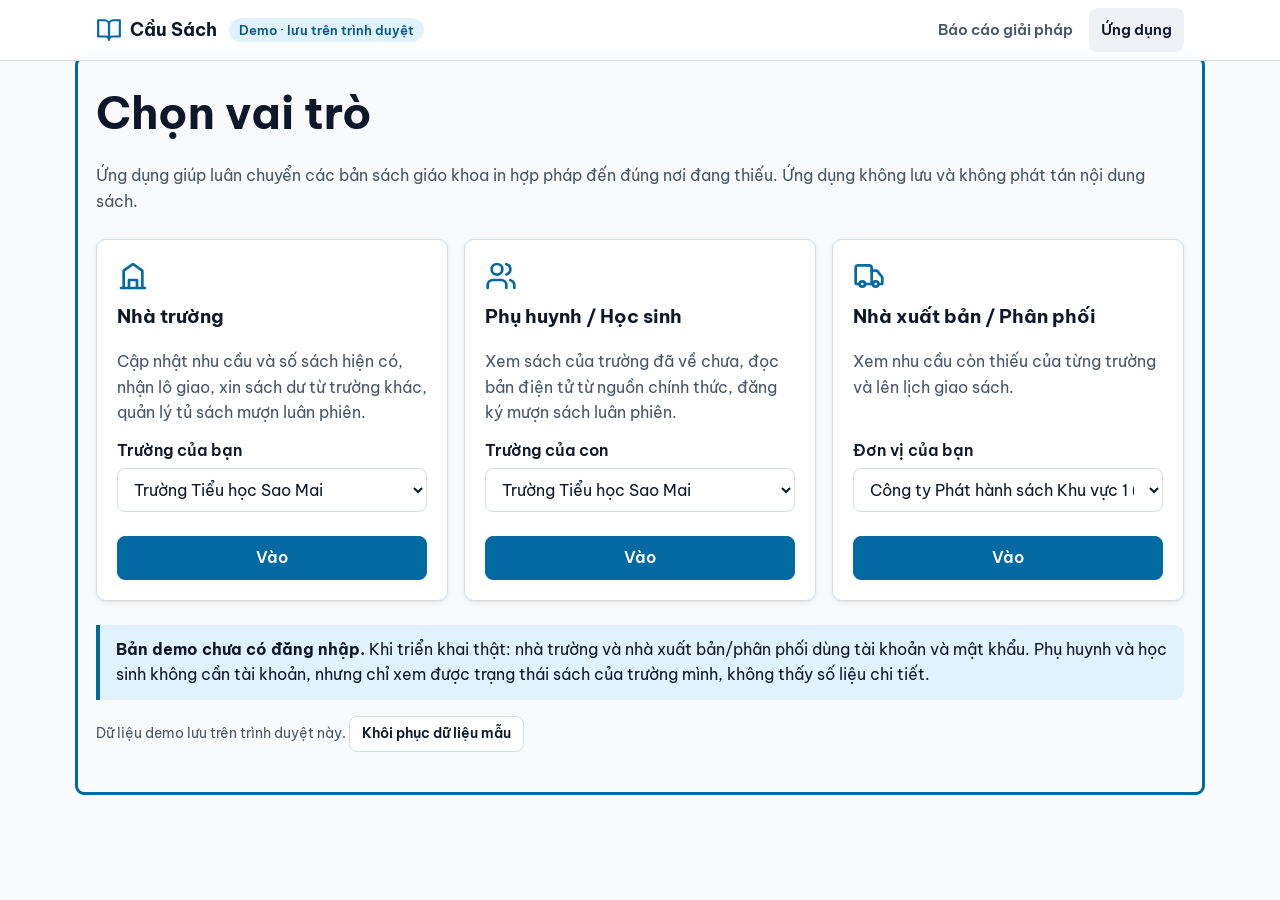
==== app.html @ b7c23779 "[Feat][Supplying-textbook-solution] add Cau Sach report page, web app and optional backend - index.h" ====
<!doctype html>
<html lang="vi">
<head>
  <meta charset="utf-8">
  <meta name="viewport" content="width=device-width, initial-scale=1">
  <title>Cầu Sách — Ứng dụng điều phối sách giáo khoa</title>
  <meta name="description" content="Ứng dụng điều phối sách giáo khoa giữa nhà trường, phụ huynh và đơn vị cung ứng trong thời gian chuyển tiếp.">
  <link rel="preconnect" href="https://fonts.googleapis.com">
  <link rel="preconnect" href="https://fonts.gstatic.com" crossorigin>
  <link rel="stylesheet" href="https://fonts.googleapis.com/css2?family=Be+Vietnam+Pro:wght@400;600;700&display=swap">
  <link rel="stylesheet" href="styles.css">
</head>
<body>
  <a class="skip-link" href="#main">Bỏ qua đến nội dung</a>
  <header class="site-header">
    <div class="container">
      <a class="brand" href="#">
        <svg class="icon" viewBox="0 0 24 24" aria-hidden="true"><path d="M2 3h6a4 4 0 0 1 4 4v14a3 3 0 0 0-3-3H2z"/><path d="M22 3h-6a4 4 0 0 0-4 4v14a3 3 0 0 1 3-3h7z"/></svg>
        Cầu Sách
      </a>
      <span id="mode" class="badge mode-badge">Đang tải…</span>
      <nav class="nav" aria-label="Điều hướng chính">
        <a href="index.html">Báo cáo giải pháp</a>
        <a href="app.html" aria-current="page">Ứng dụng</a>
      </nav>
    </div>
  </header>

  <main id="main" class="app-main container" tabindex="-1">
    <p class="muted">Đang tải dữ liệu…</p>
  </main>

  <div id="toast" class="toast" role="status" aria-live="polite"></div>

  <script src="logic.js"></script>
  <script src="app.js"></script>
</body>
</html>
---- styles.css ----
/* Shared styles for index.html (report) and app.html (web app). */
:root {
  --bg: #f8fafc;
  --surface: #ffffff;
  --surface-2: #eef2f7;
  --text: #0f172a;
  --muted: #475569;
  --border: #d5dde7;
  --primary: #0369a1;
  --primary-strong: #075985;
  --on-primary: #ffffff;
  --ok: #15803d;
  --ok-bg: #dcfce7;
  --warn: #a16207;
  --warn-bg: #fef3c7;
  --bad: #b91c1c;
  --bad-bg: #fee2e2;
  --info-bg: #e0f2fe;
  --radius: 10px;
  --shadow: 0 1px 2px rgb(15 23 42 / 0.06), 0 2px 8px rgb(15 23 42 / 0.05);
  --font: "Be Vietnam Pro", system-ui, -apple-system, "Segoe UI", Roboto, sans-serif;
  color-scheme: light;
}
@media (prefers-color-scheme: dark) {
  :root {
    --bg: #0b1220;
    --surface: #111a2b;
    --surface-2: #1a2538;
    --text: #e5ecf5;
    --muted: #a3b1c4;
    --border: #2a3850;
    --primary: #38bdf8;
    --primary-strong: #7dd3fc;
    --on-primary: #06263a;
    --ok: #4ade80;
    --ok-bg: #0f2e1d;
    --warn: #fbbf24;
    --warn-bg: #33270a;
    --bad: #f87171;
    --bad-bg: #3a1414;
    --info-bg: #0c2a3d;
    --shadow: none;
    color-scheme: dark;
  }
}

*, *::before, *::after { box-sizing: border-box; }
html { scroll-behavior: smooth; scroll-padding-top: 72px; }
@media (prefers-reduced-motion: reduce) { html { scroll-behavior: auto; } * { transition: none !important; } }
body {
  margin: 0;
  background: var(--bg);
  color: var(--text);
  font: 16px/1.6 var(--font);
  -webkit-text-size-adjust: 100%;
}
img, svg { max-width: 100%; }
a { color: var(--primary); text-underline-offset: 3px; }
a:hover { color: var(--primary-strong); }
:focus-visible { outline: 3px solid var(--primary); outline-offset: 2px; border-radius: 4px; }
h1, h2, h3, h4 { line-height: 1.25; margin: 0 0 0.5em; }
h1 { font-size: clamp(1.8rem, 5vw, 2.8rem); }
h2 { font-size: clamp(1.4rem, 3.5vw, 1.9rem); }
h3, .h3 { font-size: 1.2rem; }
p { margin: 0 0 1em; }
.muted { color: var(--muted); }
.small { font-size: 0.875rem; }
.visually-hidden { position: absolute; width: 1px; height: 1px; overflow: hidden; clip: rect(0 0 0 0); white-space: nowrap; }
.skip-link { position: absolute; left: 8px; top: -60px; background: var(--primary); color: var(--on-primary); padding: 8px 12px; z-index: 100; }
.skip-link:focus { top: 8px; }
.icon { width: 20px; height: 20px; flex: none; fill: none; stroke: currentColor; stroke-width: 2; stroke-linecap: round; stroke-linejoin: round; vertical-align: middle; }

/* Layout */
.container { width: 100%; max-width: 1120px; margin: 0 auto; padding: 0 16px; }
.site-header {
  position: sticky; top: 0; z-index: 10;
  background: color-mix(in srgb, var(--surface) 92%, transparent);
  backdrop-filter: blur(6px);
  border-bottom: 1px solid var(--border);
}
.site-header .container { display: flex; align-items: center; gap: 12px; min-height: 60px; flex-wrap: wrap; }
.brand { display: flex; align-items: center; gap: 8px; font-weight: 700; font-size: 1.1rem; color: var(--text); text-decoration: none; }
.brand .icon { color: var(--primary); width: 26px; height: 26px; }
.nav { display: flex; gap: 4px; margin-left: auto; flex-wrap: wrap; }
.nav a { padding: 10px 12px; border-radius: 8px; text-decoration: none; color: var(--muted); font-weight: 600; font-size: 0.95rem; }
.nav a:hover, .nav a[aria-current="page"] { color: var(--text); background: var(--surface-2); }
.site-footer { border-top: 1px solid var(--border); padding: 24px 0 40px; margin-top: 48px; }

/* Buttons & forms */
.btn {
  display: inline-flex; align-items: center; justify-content: center; gap: 8px;
  min-height: 44px; padding: 8px 16px;
  border: 1px solid var(--border); border-radius: 8px;
  background: var(--surface); color: var(--text);
  font: inherit; font-weight: 600; text-decoration: none; cursor: pointer;
  transition: background-color 0.15s, border-color 0.15s;
}
.btn:hover { background: var(--surface-2); color: var(--text); }
.btn-primary { background: var(--primary); border-color: var(--primary); color: var(--on-primary); }
.btn-primary:hover { background: var(--primary-strong); border-color: var(--primary-strong); color: var(--on-primary); }
.btn-sm { min-height: 36px; padding: 4px 12px; font-size: 0.9rem; }
.btn-danger { color: var(--bad); }
.btn:disabled { opacity: 0.5; cursor: not-allowed; }
label { display: block; font-weight: 600; margin-bottom: 4px; }
input, select {
  width: 100%; min-height: 44px; padding: 8px 12px;
  border: 1px solid var(--border); border-radius: 8px;
  background: var(--surface); color: var(--text); font: inherit;
}
input[type="number"] { max-width: 110px; }
.field { margin-bottom: 12px; }
.form-grid { display: grid; gap: 12px; grid-template-columns: repeat(auto-fit, minmax(180px, 1fr)); align-items: end; }
.form-grid .field { margin: 0; }

/* Cards, badges, tables */
.card { background: var(--surface); border: 1px solid var(--border); border-radius: var(--radius); padding: 20px; box-shadow: var(--shadow); }
.grid { display: grid; gap: 16px; grid-template-columns: repeat(auto-fit, minmax(240px, 1fr)); }
.badge { display: inline-block; padding: 2px 10px; border-radius: 999px; font-size: 0.85rem; font-weight: 600; white-space: nowrap; background: var(--surface-2); color: var(--muted); }
.badge-ok { background: var(--ok-bg); color: var(--ok); }
.badge-warn { background: var(--warn-bg); color: var(--warn); }
.badge-bad { background: var(--bad-bg); color: var(--bad); }
.badge-info { background: var(--info-bg); color: var(--primary-strong); }
.table-wrap { overflow-x: auto; border: 1px solid var(--border); border-radius: var(--radius); background: var(--surface); }
table { width: 100%; border-collapse: collapse; font-size: 0.95rem; }
th, td { padding: 10px 12px; text-align: left; border-bottom: 1px solid var(--border); vertical-align: middle; }
th { background: var(--surface-2); font-weight: 600; white-space: nowrap; }
tr:last-child td { border-bottom: 0; }
td.num, th.num { text-align: right; font-variant-numeric: tabular-nums; }
.callout { border-left: 4px solid var(--primary); background: var(--info-bg); padding: 12px 16px; border-radius: 0 var(--radius) var(--radius) 0; margin: 16px 0; }
.callout-warn { border-color: var(--warn); background: var(--warn-bg); }

/* ---------- Report page ---------- */
.hero { padding: 56px 0 40px; background: linear-gradient(180deg, var(--info-bg), var(--bg)); }
.hero .lead { font-size: 1.15rem; color: var(--muted); max-width: 720px; }
.hero .actions { display: flex; gap: 12px; flex-wrap: wrap; margin-top: 24px; }
.eyebrow { text-transform: uppercase; letter-spacing: 0.08em; font-size: 0.8rem; font-weight: 700; color: var(--primary); margin-bottom: 8px; }
.report { display: grid; gap: 40px; padding-top: 32px; }
@media (min-width: 960px) { .report { grid-template-columns: 240px minmax(0, 1fr); } }
.toc { font-size: 0.95rem; }
.toc details { background: var(--surface); border: 1px solid var(--border); border-radius: var(--radius); padding: 8px 16px; }
.toc summary { cursor: pointer; font-weight: 700; min-height: 36px; display: flex; align-items: center; }
.toc ol { padding-left: 20px; margin: 8px 0; }
.toc li { margin: 4px 0; }
.toc a { color: var(--muted); text-decoration: none; }
.toc a:hover, .toc a.active { color: var(--primary); font-weight: 600; }
@media (min-width: 960px) {
  .toc > div { position: sticky; top: 84px; }
  .toc details { border: 0; background: none; padding: 0; }
}
.report-body { max-width: 760px; }
.report-body section { padding-bottom: 32px; margin-bottom: 32px; border-bottom: 1px solid var(--border); }
.report-body section:last-child { border-bottom: 0; }
.report-body h3 { margin-top: 1.5em; }
.report-body ul, .report-body ol { padding-left: 22px; }
.report-body li { margin-bottom: 6px; }
.sec-num { color: var(--primary); margin-right: 6px; }
.tier { border-left: 4px solid var(--primary); }
.tier h4 { display: flex; align-items: center; gap: 8px; }
.steps { counter-reset: step; list-style: none; padding: 0 !important; }
.steps li { counter-increment: step; position: relative; padding-left: 44px; margin-bottom: 14px; }
.steps li::before {
  content: counter(step); position: absolute; left: 0; top: 0;
  width: 30px; height: 30px; border-radius: 50%;
  background: var(--primary); color: var(--on-primary);
  display: grid; place-items: center; font-weight: 700; font-size: 0.9rem;
}
.flow { display: grid; gap: 12px; grid-template-columns: 1fr; margin: 16px 0; }
@media (min-width: 640px) { .flow { grid-template-columns: repeat(3, 1fr); } }
.flow .card { padding: 16px; }
.flow .card h4 { display: flex; align-items: center; gap: 8px; color: var(--primary); }
.flow ul { margin: 0; padding-left: 18px; font-size: 0.95rem; }
.timeline { list-style: none; padding: 0 !important; border-left: 3px solid var(--border); margin-left: 8px; }
.timeline li { position: relative; padding: 0 0 16px 20px; }
.timeline li::before { content: ""; position: absolute; left: -9px; top: 6px; width: 15px; height: 15px; border-radius: 50%; background: var(--primary); border: 3px solid var(--bg); }
.timeline strong { display: block; }

/* ---------- App page ---------- */
.mode-badge { font-size: 0.8rem; }
.app-main { padding-top: 24px; padding-bottom: 24px; }
.role-cards { display: grid; gap: 16px; grid-template-columns: repeat(auto-fit, minmax(240px, 1fr)); margin: 24px 0; }
.role-card { display: flex; flex-direction: column; gap: 12px; }
.role-card .icon { width: 32px; height: 32px; color: var(--primary); }
.role-card p { flex: 1; margin: 0; color: var(--muted); }
.page-head { display: flex; flex-wrap: wrap; gap: 12px; align-items: center; justify-content: space-between; margin-bottom: 16px; }
.page-head h1 { font-size: 1.5rem; margin: 0; }
.stats { display: grid; gap: 12px; grid-template-columns: repeat(auto-fit, minmax(150px, 1fr)); margin-bottom: 20px; }
.stat { padding: 14px 16px; }
.stat b { display: block; font-size: 1.6rem; font-variant-numeric: tabular-nums; }
.stat span { color: var(--muted); font-size: 0.9rem; }
.tabs { display: flex; gap: 4px; border-bottom: 1px solid var(--border); margin-bottom: 20px; overflow-x: auto; }
.tabs button {
  min-height: 44px; padding: 8px 16px; border: 0; background: none; font: inherit; font-weight: 600;
  color: var(--muted); cursor: pointer; border-bottom: 3px solid transparent; white-space: nowrap;
}
.tabs button[aria-selected="true"] { color: var(--primary); border-bottom-color: var(--primary); }
.panel { display: grid; gap: 20px; }
.panel h2 { font-size: 1.2rem; margin: 0 0 8px; }
.row-actions { display: flex; gap: 6px; flex-wrap: wrap; }
.empty { padding: 20px; text-align: center; color: var(--muted); }
.toast {
  position: fixed; left: 50%; bottom: 20px; transform: translateX(-50%);
  max-width: calc(100% - 32px); padding: 12px 18px; border-radius: 8px;
  background: var(--text); color: var(--bg); font-weight: 600; box-shadow: var(--shadow);
  opacity: 0; pointer-events: none; transition: opacity 0.2s;
}
.toast.show { opacity: 1; }
.toast.error { background: var(--bad); color: #fff; }

@media print {
  .site-header, .toc, .hero .actions, .skip-link { display: none; }
  body { background: #fff; color: #000; }
  .report { display: block; }
  .card, .table-wrap { box-shadow: none; }
  a { color: inherit; }
}
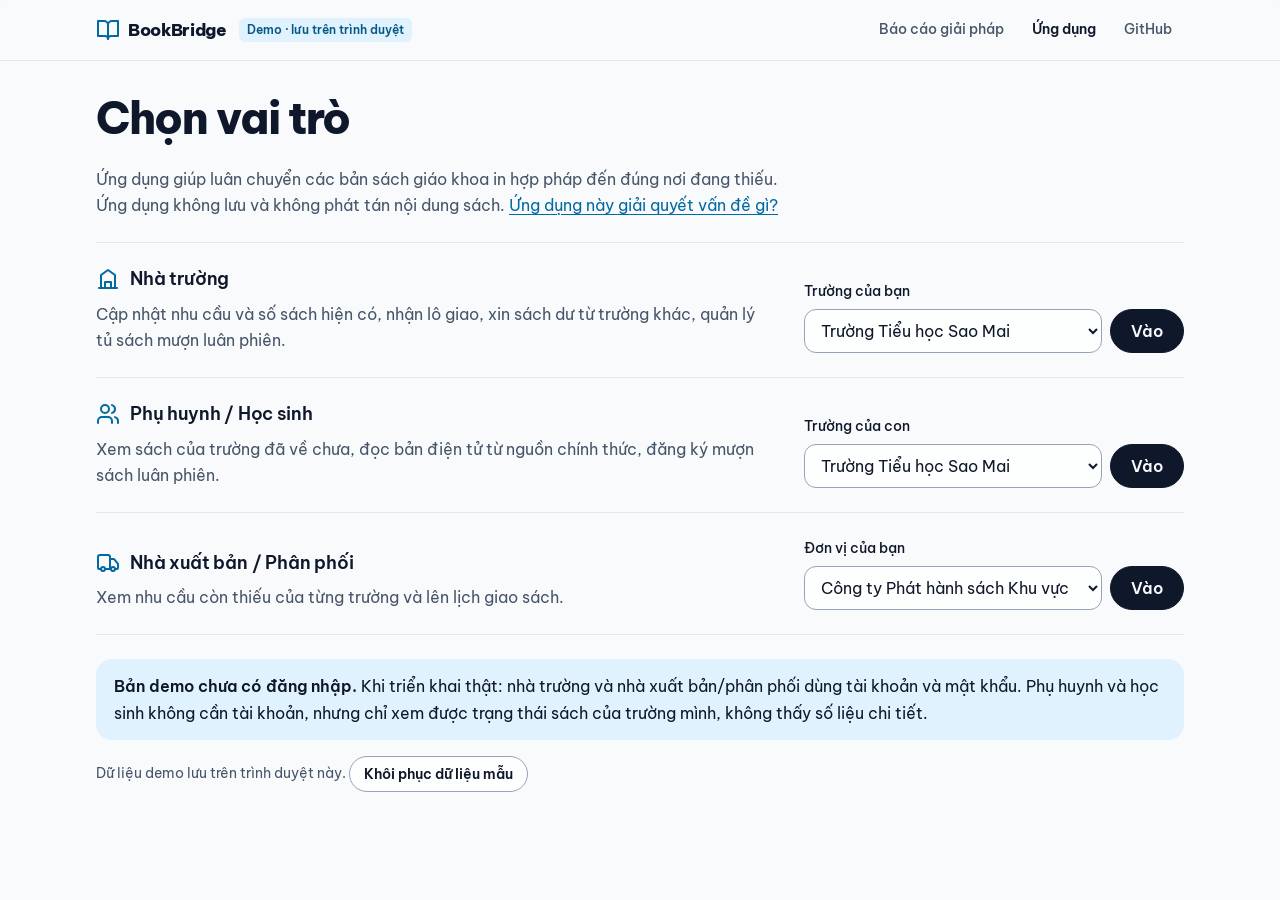
==== commit c6dc5f7d: "[Feat][Supplying-textbook-solution] rename to BookBridge, redesign site, rewrite report with real da" ====
--- a/app.html
+++ b/app.html
@@ -3,11 +3,12 @@
 <head>
   <meta charset="utf-8">
   <meta name="viewport" content="width=device-width, initial-scale=1">
-  <title>Cầu Sách — Ứng dụng điều phối sách giáo khoa</title>
+  <title>BookBridge: ứng dụng điều phối sách giáo khoa</title>
   <meta name="description" content="Ứng dụng điều phối sách giáo khoa giữa nhà trường, phụ huynh và đơn vị cung ứng trong thời gian chuyển tiếp.">
   <link rel="preconnect" href="https://fonts.googleapis.com">
   <link rel="preconnect" href="https://fonts.gstatic.com" crossorigin>
-  <link rel="stylesheet" href="https://fonts.googleapis.com/css2?family=Be+Vietnam+Pro:wght@400;600;700&display=swap">
+  <link rel="stylesheet" href="https://fonts.googleapis.com/css2?family=Be+Vietnam+Pro:wght@400;500;600;800&display=swap">
+  <link rel="icon" href="data:image/svg+xml,%3Csvg xmlns='http://www.w3.org/2000/svg' viewBox='0 0 24 24' fill='none' stroke='%231f4fbf' stroke-width='2' stroke-linecap='round' stroke-linejoin='round'%3E%3Cpath d='M2 3h6a4 4 0 0 1 4 4v14a3 3 0 0 0-3-3H2z'/%3E%3Cpath d='M22 3h-6a4 4 0 0 0-4 4v14a3 3 0 0 1 3-3h7z'/%3E%3C/svg%3E">
   <link rel="stylesheet" href="styles.css">
 </head>
 <body>
@@ -16,18 +17,20 @@
     <div class="container">
       <a class="brand" href="#">
         <svg class="icon" viewBox="0 0 24 24" aria-hidden="true"><path d="M2 3h6a4 4 0 0 1 4 4v14a3 3 0 0 0-3-3H2z"/><path d="M22 3h-6a4 4 0 0 0-4 4v14a3 3 0 0 1 3-3h7z"/></svg>
-        Cầu Sách
+        BookBridge
       </a>
       <span id="mode" class="badge mode-badge">Đang tải…</span>
       <nav class="nav" aria-label="Điều hướng chính">
         <a href="index.html">Báo cáo giải pháp</a>
         <a href="app.html" aria-current="page">Ứng dụng</a>
+        <a href="https://github.com/ngth1010v/Supplying-textbook-solution" target="_blank" rel="noopener">GitHub</a>
       </nav>
     </div>
   </header>
 
   <main id="main" class="app-main container" tabindex="-1">
-    <p class="muted">Đang tải dữ liệu…</p>
+    <p class="visually-hidden">Đang tải dữ liệu…</p>
+    <div class="skeleton" aria-hidden="true"><i></i><i></i><i></i></div>
   </main>
 
   <div id="toast" class="toast" role="status" aria-live="polite"></div>
--- a/styles.css
+++ b/styles.css
@@ -1,215 +1,328 @@
-/* Shared styles for index.html (report) and app.html (web app). */
+/* Shared styles for index.html (report) and app.html (web app).
+   Color: ink for actions (--primary), one blue accent for links and highlights (--accent); ok/warn/bad are status only.
+   Shape: buttons are pills, containers --radius, inputs --radius-sm, badges 6px. */
 :root {
   --bg: #f8fafc;
-  --surface: #ffffff;
-  --surface-2: #eef2f7;
+  --surface: #fdfefe;
+  --surface-2: #e8ecf1;
   --text: #0f172a;
   --muted: #475569;
-  --border: #d5dde7;
-  --primary: #0369a1;
-  --primary-strong: #075985;
-  --on-primary: #ffffff;
-  --ok: #15803d;
+  --border: #e2e8f0;
+  --border-strong: #94a3b8;
+  --primary: #0f172a;
+  --primary-strong: #334155;
+  --on-primary: #f8fafc;
+  --accent: #0369a1;
+  --accent-strong: #075985;
+  --info-bg: #e0f2fe;
+  --ok: #166534;
   --ok-bg: #dcfce7;
-  --warn: #a16207;
+  --warn: #854d0e;
   --warn-bg: #fef3c7;
   --bad: #b91c1c;
   --bad-bg: #fee2e2;
-  --info-bg: #e0f2fe;
-  --radius: 10px;
-  --shadow: 0 1px 2px rgb(15 23 42 / 0.06), 0 2px 8px rgb(15 23 42 / 0.05);
-  --font: "Be Vietnam Pro", system-ui, -apple-system, "Segoe UI", Roboto, sans-serif;
+  --radius: 16px;
+  --radius-sm: 12px;
+  --shadow: 0 8px 24px rgb(15 23 42 / 0.16);
+  --ease-out: cubic-bezier(0.16, 1, 0.3, 1);
+  --font: "Be Vietnam Pro", "Noto Sans", system-ui, -apple-system, "Segoe UI", Roboto, sans-serif;
   color-scheme: light;
 }
 @media (prefers-color-scheme: dark) {
   :root {
-    --bg: #0b1220;
-    --surface: #111a2b;
-    --surface-2: #1a2538;
-    --text: #e5ecf5;
-    --muted: #a3b1c4;
-    --border: #2a3850;
-    --primary: #38bdf8;
-    --primary-strong: #7dd3fc;
-    --on-primary: #06263a;
+    --bg: #0b1120;
+    --surface: #111827;
+    --surface-2: #1e293b;
+    --text: #e2e8f0;
+    --muted: #94a3b8;
+    --border: #1e293b;
+    --border-strong: #475569;
+    --primary: #f1f5f9;
+    --primary-strong: #cbd5e1;
+    --on-primary: #0f172a;
+    --accent: #38bdf8;
+    --accent-strong: #7dd3fc;
+    --info-bg: #0c2a3d;
     --ok: #4ade80;
     --ok-bg: #0f2e1d;
     --warn: #fbbf24;
     --warn-bg: #33270a;
     --bad: #f87171;
     --bad-bg: #3a1414;
-    --info-bg: #0c2a3d;
-    --shadow: none;
+    --shadow: 0 8px 24px rgb(0 0 0 / 0.5);
     color-scheme: dark;
   }
 }
 
 *, *::before, *::after { box-sizing: border-box; }
-html { scroll-behavior: smooth; scroll-padding-top: 72px; }
-@media (prefers-reduced-motion: reduce) { html { scroll-behavior: auto; } * { transition: none !important; } }
+html { scroll-behavior: smooth; scroll-padding-top: 76px; }
+/* Reduced motion: keep end states, drop the movement. */
+@media (prefers-reduced-motion: reduce) {
+  *, *::before, *::after {
+    animation-duration: 0.01ms !important; animation-delay: 0s !important; animation-iteration-count: 1 !important;
+    transition-duration: 0.01ms !important; scroll-behavior: auto !important;
+  }
+}
 body {
   margin: 0;
   background: var(--bg);
   color: var(--text);
-  font: 16px/1.6 var(--font);
+  font: 16px/1.65 var(--font);
   -webkit-text-size-adjust: 100%;
 }
 img, svg { max-width: 100%; }
-a { color: var(--primary); text-underline-offset: 3px; }
-a:hover { color: var(--primary-strong); }
-:focus-visible { outline: 3px solid var(--primary); outline-offset: 2px; border-radius: 4px; }
-h1, h2, h3, h4 { line-height: 1.25; margin: 0 0 0.5em; }
-h1 { font-size: clamp(1.8rem, 5vw, 2.8rem); }
-h2 { font-size: clamp(1.4rem, 3.5vw, 1.9rem); }
-h3, .h3 { font-size: 1.2rem; }
-p { margin: 0 0 1em; }
+a { color: var(--accent); text-underline-offset: 3px; }
+a:hover { color: var(--accent-strong); }
+:focus-visible { outline: 3px solid var(--accent); outline-offset: 2px; border-radius: 4px; }
+main:focus { outline: none; } /* focused by script on view change, not a control */
+/* Line-height stays at 1.15 or above: Vietnamese stacked diacritics clip below that. */
+h1, h2, h3, h4 { line-height: 1.2; margin: 0 0 0.5em; letter-spacing: -0.02em; text-wrap: balance; }
+h1 { font-size: clamp(1.9rem, 4.2vw, 2.75rem); font-weight: 800; line-height: 1.15; letter-spacing: -0.03em; }
+h2 { font-size: clamp(1.4rem, 3.2vw, 1.85rem); font-weight: 800; letter-spacing: -0.025em; }
+h3, .h3 { font-size: 1.15rem; font-weight: 600; letter-spacing: -0.01em; }
+h4 { font-size: 1rem; font-weight: 600; letter-spacing: 0; }
+b, strong { font-weight: 600; }
+p { margin: 0 0 1em; text-wrap: pretty; }
+code { font-size: 0.9em; background: var(--surface-2); padding: 1px 6px; border-radius: 6px; }
 .muted { color: var(--muted); }
 .small { font-size: 0.875rem; }
 .visually-hidden { position: absolute; width: 1px; height: 1px; overflow: hidden; clip: rect(0 0 0 0); white-space: nowrap; }
-.skip-link { position: absolute; left: 8px; top: -60px; background: var(--primary); color: var(--on-primary); padding: 8px 12px; z-index: 100; }
-.skip-link:focus { top: 8px; }
+.skip-link { position: absolute; left: 8px; top: -60px; background: var(--primary); color: var(--on-primary); padding: 8px 14px; border-radius: 999px; z-index: 100; }
+.skip-link:focus { top: 8px; color: var(--on-primary); }
 .icon { width: 20px; height: 20px; flex: none; fill: none; stroke: currentColor; stroke-width: 2; stroke-linecap: round; stroke-linejoin: round; vertical-align: middle; }
 
 /* Layout */
 .container { width: 100%; max-width: 1120px; margin: 0 auto; padding: 0 16px; }
 .site-header {
   position: sticky; top: 0; z-index: 10;
-  background: color-mix(in srgb, var(--surface) 92%, transparent);
-  backdrop-filter: blur(6px);
+  background: color-mix(in srgb, var(--bg) 88%, transparent);
+  backdrop-filter: blur(8px);
   border-bottom: 1px solid var(--border);
 }
-.site-header .container { display: flex; align-items: center; gap: 12px; min-height: 60px; flex-wrap: wrap; }
-.brand { display: flex; align-items: center; gap: 8px; font-weight: 700; font-size: 1.1rem; color: var(--text); text-decoration: none; }
-.brand .icon { color: var(--primary); width: 26px; height: 26px; }
-.nav { display: flex; gap: 4px; margin-left: auto; flex-wrap: wrap; }
-.nav a { padding: 10px 12px; border-radius: 8px; text-decoration: none; color: var(--muted); font-weight: 600; font-size: 0.95rem; }
-.nav a:hover, .nav a[aria-current="page"] { color: var(--text); background: var(--surface-2); }
-.site-footer { border-top: 1px solid var(--border); padding: 24px 0 40px; margin-top: 48px; }
+.site-header .container { display: flex; align-items: center; gap: 4px 12px; min-height: 60px; flex-wrap: wrap; }
+.brand { display: flex; align-items: center; gap: 8px; font-weight: 800; font-size: 1.05rem; letter-spacing: -0.02em; color: var(--text); text-decoration: none; }
+.brand:hover { color: var(--text); }
+.brand .icon { color: var(--accent); width: 24px; height: 24px; }
+.nav { display: flex; gap: 4px; margin-left: auto; }
+.nav a { padding: 8px 12px; border-radius: 999px; text-decoration: none; color: var(--muted); font-weight: 500; font-size: 0.9rem; white-space: nowrap; transition: background-color 0.15s, color 0.15s; }
+.nav a:hover { color: var(--text); background: var(--surface-2); }
+.nav a[aria-current="page"] { color: var(--text); font-weight: 600; }
+.site-footer { border-top: 1px solid var(--border); padding: 24px 0 48px; margin-top: 64px; }
+.site-footer p { max-width: 65ch; }
 
 /* Buttons & forms */
 .btn {
   display: inline-flex; align-items: center; justify-content: center; gap: 8px;
-  min-height: 44px; padding: 8px 16px;
-  border: 1px solid var(--border); border-radius: 8px;
+  min-height: 44px; padding: 8px 20px;
+  border: 1px solid var(--border-strong); border-radius: 999px;
   background: var(--surface); color: var(--text);
-  font: inherit; font-weight: 600; text-decoration: none; cursor: pointer;
-  transition: background-color 0.15s, border-color 0.15s;
+  font: inherit; font-weight: 600; text-decoration: none; white-space: nowrap; cursor: pointer;
+  transition: background-color 0.15s, border-color 0.15s, transform 0.1s var(--ease-out);
 }
 .btn:hover { background: var(--surface-2); color: var(--text); }
+.btn:active { transform: scale(0.97); }
 .btn-primary { background: var(--primary); border-color: var(--primary); color: var(--on-primary); }
 .btn-primary:hover { background: var(--primary-strong); border-color: var(--primary-strong); color: var(--on-primary); }
-.btn-sm { min-height: 36px; padding: 4px 12px; font-size: 0.9rem; }
+.btn-sm { min-height: 36px; padding: 4px 14px; font-size: 0.875rem; }
 .btn-danger { color: var(--bad); }
-.btn:disabled { opacity: 0.5; cursor: not-allowed; }
-label { display: block; font-weight: 600; margin-bottom: 4px; }
+.btn:disabled { opacity: 0.5; cursor: not-allowed; transform: none; }
+label { display: block; font-weight: 500; font-size: 0.875rem; margin-bottom: 6px; }
 input, select {
   width: 100%; min-height: 44px; padding: 8px 12px;
-  border: 1px solid var(--border); border-radius: 8px;
+  border: 1px solid var(--border-strong); border-radius: var(--radius-sm);
   background: var(--surface); color: var(--text); font: inherit;
-}
-input[type="number"] { max-width: 110px; }
+  transition: border-color 0.15s;
+}
+input:hover, select:hover { border-color: var(--muted); }
+input::placeholder { color: var(--muted); }
+input[type="number"] { width: 5.5rem; font-variant-numeric: tabular-nums; }
 .field { margin-bottom: 12px; }
 .form-grid { display: grid; gap: 12px; grid-template-columns: repeat(auto-fit, minmax(180px, 1fr)); align-items: end; }
 .form-grid .field { margin: 0; }
 
 /* Cards, badges, tables */
-.card { background: var(--surface); border: 1px solid var(--border); border-radius: var(--radius); padding: 20px; box-shadow: var(--shadow); }
-.grid { display: grid; gap: 16px; grid-template-columns: repeat(auto-fit, minmax(240px, 1fr)); }
-.badge { display: inline-block; padding: 2px 10px; border-radius: 999px; font-size: 0.85rem; font-weight: 600; white-space: nowrap; background: var(--surface-2); color: var(--muted); }
+.card { background: var(--surface); border: 1px solid var(--border); border-radius: var(--radius); padding: 20px; transition: border-color 0.15s; }
+.card > :last-child { margin-bottom: 0; }
+.card .badge + p { margin-top: 10px; }
+.grid { display: grid; gap: 12px; grid-template-columns: repeat(auto-fit, minmax(240px, 1fr)); }
+.grid .card:hover { border-color: var(--border-strong); }
+.badge { display: inline-block; padding: 2px 8px; border-radius: 6px; font-size: 0.8rem; font-weight: 600; white-space: nowrap; background: var(--surface-2); color: var(--muted); }
 .badge-ok { background: var(--ok-bg); color: var(--ok); }
 .badge-warn { background: var(--warn-bg); color: var(--warn); }
 .badge-bad { background: var(--bad-bg); color: var(--bad); }
-.badge-info { background: var(--info-bg); color: var(--primary-strong); }
+.badge-info { background: var(--info-bg); color: var(--accent-strong); }
 .table-wrap { overflow-x: auto; border: 1px solid var(--border); border-radius: var(--radius); background: var(--surface); }
-table { width: 100%; border-collapse: collapse; font-size: 0.95rem; }
-th, td { padding: 10px 12px; text-align: left; border-bottom: 1px solid var(--border); vertical-align: middle; }
-th { background: var(--surface-2); font-weight: 600; white-space: nowrap; }
+table { width: 100%; border-collapse: collapse; font-size: 0.925rem; }
+th, td { padding: 12px 16px; text-align: left; border-bottom: 1px solid var(--border); vertical-align: middle; }
+th { font-size: 0.8rem; font-weight: 600; color: var(--muted); white-space: nowrap; }
 tr:last-child td { border-bottom: 0; }
+td:first-child { min-width: 9rem; }
+tbody tr:hover { background: color-mix(in srgb, var(--surface-2) 45%, transparent); }
 td.num, th.num { text-align: right; font-variant-numeric: tabular-nums; }
-.callout { border-left: 4px solid var(--primary); background: var(--info-bg); padding: 12px 16px; border-radius: 0 var(--radius) var(--radius) 0; margin: 16px 0; }
-.callout-warn { border-color: var(--warn); background: var(--warn-bg); }
+.callout { background: var(--info-bg); padding: 14px 18px; border-radius: var(--radius); margin: 16px 0; }
+.callout-warn { background: var(--warn-bg); }
+/* Hairline-divided cells: one bordered container, no separate cards. */
+.stats { display: grid; gap: 1px; background: var(--border); border: 1px solid var(--border); border-radius: var(--radius); overflow: hidden; }
+.stats > * { background: var(--surface); padding: 16px 18px; }
 
 /* ---------- Report page ---------- */
-.hero { padding: 56px 0 40px; background: linear-gradient(180deg, var(--info-bg), var(--bg)); }
-.hero .lead { font-size: 1.15rem; color: var(--muted); max-width: 720px; }
-.hero .actions { display: flex; gap: 12px; flex-wrap: wrap; margin-top: 24px; }
-.eyebrow { text-transform: uppercase; letter-spacing: 0.08em; font-size: 0.8rem; font-weight: 700; color: var(--primary); margin-bottom: 8px; }
-.report { display: grid; gap: 40px; padding-top: 32px; }
-@media (min-width: 960px) { .report { grid-template-columns: 240px minmax(0, 1fr); } }
-.toc { font-size: 0.95rem; }
+.hero { padding: 40px 0 0; }
+.hero-grid { display: grid; gap: 32px; align-items: center; }
+@media (min-width: 900px) {
+  .hero { padding: 72px 0 0; }
+  .hero-grid { grid-template-columns: minmax(0, 1.15fr) minmax(0, 1fr); gap: 56px; }
+}
+.hero .lead { font-size: 1.125rem; color: var(--muted); max-width: 46ch; margin: 0; }
+.hero .actions { display: flex; gap: 12px; flex-wrap: wrap; margin-top: 28px; }
+.hero-photo { margin: 0; }
+.hero-photo img { display: block; width: 100%; height: auto; aspect-ratio: 960 / 516; object-fit: cover; border-radius: var(--radius); }
+.eyebrow { font-size: 0.875rem; font-weight: 600; color: var(--accent); margin-bottom: 12px; }
+/* Key figures under the hero: plain numbers on hairlines, not cards. */
+.figures { display: grid; margin: 48px 0 0; padding: 0; list-style: none; border-top: 1px solid var(--border); border-bottom: 1px solid var(--border); }
+.figures li { padding: 20px 0; border-top: 1px solid var(--border); }
+.figures li:first-child { border-top: 0; }
+.figures b { display: block; font-size: clamp(1.7rem, 3.6vw, 2.4rem); font-weight: 800; line-height: 1.15; letter-spacing: -0.03em; font-variant-numeric: tabular-nums; }
+.figures span { color: var(--muted); font-size: 0.925rem; }
+@media (min-width: 760px) {
+  .figures { grid-template-columns: repeat(3, 1fr); }
+  .figures li { border-top: 0; padding: 24px 28px; border-left: 1px solid var(--border); }
+  .figures li:first-child { border-left: 0; padding-left: 0; }
+}
+.report { display: grid; gap: 40px; padding-top: 48px; }
+.report > * { min-width: 0; }
+@media (min-width: 960px) { .report { grid-template-columns: 230px minmax(0, 1fr); gap: 64px; } }
+.toc { font-size: 0.9rem; }
 .toc details { background: var(--surface); border: 1px solid var(--border); border-radius: var(--radius); padding: 8px 16px; }
-.toc summary { cursor: pointer; font-weight: 700; min-height: 36px; display: flex; align-items: center; }
-.toc ol { padding-left: 20px; margin: 8px 0; }
-.toc li { margin: 4px 0; }
-.toc a { color: var(--muted); text-decoration: none; }
-.toc a:hover, .toc a.active { color: var(--primary); font-weight: 600; }
+.toc summary { cursor: pointer; font-weight: 600; min-height: 36px; display: flex; align-items: center; }
+.toc ol { list-style: none; padding: 0; margin: 8px 0; }
+.toc a { display: block; padding: 5px 0 5px 12px; border-left: 2px solid var(--border); color: var(--muted); text-decoration: none; transition: color 0.15s, border-color 0.15s; }
+.toc a:hover { color: var(--text); }
+.toc a[aria-current] { color: var(--text); font-weight: 600; border-left-color: var(--accent); }
 @media (min-width: 960px) {
   .toc > div { position: sticky; top: 84px; }
   .toc details { border: 0; background: none; padding: 0; }
 }
 .report-body { max-width: 760px; }
-.report-body section { padding-bottom: 32px; margin-bottom: 32px; border-bottom: 1px solid var(--border); }
-.report-body section:last-child { border-bottom: 0; }
-.report-body h3 { margin-top: 1.5em; }
+.report-body section { padding-bottom: 40px; margin-bottom: 40px; border-bottom: 1px solid var(--border); }
+.report-body section:last-child { border-bottom: 0; margin-bottom: 0; }
+.report-body h3 { margin-top: 2em; }
 .report-body ul, .report-body ol { padding-left: 22px; }
-.report-body li { margin-bottom: 6px; }
-.sec-num { color: var(--primary); margin-right: 6px; }
-.tier { border-left: 4px solid var(--primary); }
-.tier h4 { display: flex; align-items: center; gap: 8px; }
+.report-body li { margin-bottom: 8px; }
+.report-body li::marker { color: var(--muted); }
+.front h2 { font-size: 1.1rem; font-weight: 600; letter-spacing: -0.01em; margin-top: 1.5em; }
+.front h2:first-child { margin-top: 0; }
+.front ul { list-style: none; padding: 0 !important; font-size: 0.925rem; }
+.sec-num { color: var(--muted); font-weight: 600; font-variant-numeric: tabular-nums; margin-right: 8px; }
+.rows > div { display: grid; gap: 4px 24px; padding: 16px 0; border-top: 1px solid var(--border); }
+.rows h4, .rows p:last-child { margin: 0; }
+.rows p { margin-bottom: 6px; }
+@media (min-width: 640px) { .rows > div { grid-template-columns: 200px 1fr; } }
 .steps { counter-reset: step; list-style: none; padding: 0 !important; }
-.steps li { counter-increment: step; position: relative; padding-left: 44px; margin-bottom: 14px; }
+.steps li { counter-increment: step; position: relative; padding-left: 44px; margin-bottom: 16px; }
 .steps li::before {
   content: counter(step); position: absolute; left: 0; top: 0;
-  width: 30px; height: 30px; border-radius: 50%;
-  background: var(--primary); color: var(--on-primary);
-  display: grid; place-items: center; font-weight: 700; font-size: 0.9rem;
-}
-.flow { display: grid; gap: 12px; grid-template-columns: 1fr; margin: 16px 0; }
-@media (min-width: 640px) { .flow { grid-template-columns: repeat(3, 1fr); } }
-.flow .card { padding: 16px; }
-.flow .card h4 { display: flex; align-items: center; gap: 8px; color: var(--primary); }
-.flow ul { margin: 0; padding-left: 18px; font-size: 0.95rem; }
-.timeline { list-style: none; padding: 0 !important; border-left: 3px solid var(--border); margin-left: 8px; }
-.timeline li { position: relative; padding: 0 0 16px 20px; }
-.timeline li::before { content: ""; position: absolute; left: -9px; top: 6px; width: 15px; height: 15px; border-radius: 50%; background: var(--primary); border: 3px solid var(--bg); }
+  width: 28px; height: 28px; border-radius: 50%;
+  background: var(--info-bg); color: var(--accent-strong);
+  display: grid; place-items: center; font-weight: 600; font-size: 0.875rem; font-variant-numeric: tabular-nums;
+}
+figure { margin: 24px 0; }
+figcaption { font-size: 0.875rem; color: var(--muted); margin-top: 8px; }
+.caption { font-size: 0.875rem; font-weight: 600; margin: 20px 0 8px; }
+.chart ul { list-style: none; padding: 0 !important; margin: 12px 0; }
+.chart li { display: grid; grid-template-columns: 44px 1fr; align-items: center; gap: 12px; margin-bottom: 8px; font-variant-numeric: tabular-nums; }
+.chart li span { color: var(--muted); font-size: 0.875rem; }
+.chart li div { display: flex; align-items: center; gap: 8px; }
+.chart i { flex: none; width: calc(var(--v) * 0.6%); height: 20px; border-radius: 4px; background: var(--accent); transform-origin: left; print-color-adjust: exact; }
+.chart b { font-size: 0.925rem; }
+.ref { font-size: 0.8em; text-decoration: none; }
+.sources li { overflow-wrap: anywhere; }
+.timeline { list-style: none; padding: 0 !important; border-left: 2px solid var(--border); margin-left: 6px; }
+.timeline li { position: relative; padding: 0 0 20px 22px; }
+.timeline li::before { content: ""; position: absolute; left: -7px; top: 8px; width: 12px; height: 12px; border-radius: 50%; background: var(--accent); box-shadow: 0 0 0 4px var(--bg); }
 .timeline strong { display: block; }
 
 /* ---------- App page ---------- */
-.mode-badge { font-size: 0.8rem; }
-.app-main { padding-top: 24px; padding-bottom: 24px; }
-.role-cards { display: grid; gap: 16px; grid-template-columns: repeat(auto-fit, minmax(240px, 1fr)); margin: 24px 0; }
-.role-card { display: flex; flex-direction: column; gap: 12px; }
-.role-card .icon { width: 32px; height: 32px; color: var(--primary); }
-.role-card p { flex: 1; margin: 0; color: var(--muted); }
-.page-head { display: flex; flex-wrap: wrap; gap: 12px; align-items: center; justify-content: space-between; margin-bottom: 16px; }
-.page-head h1 { font-size: 1.5rem; margin: 0; }
-.stats { display: grid; gap: 12px; grid-template-columns: repeat(auto-fit, minmax(150px, 1fr)); margin-bottom: 20px; }
-.stat { padding: 14px 16px; }
-.stat b { display: block; font-size: 1.6rem; font-variant-numeric: tabular-nums; }
-.stat span { color: var(--muted); font-size: 0.9rem; }
+.mode-badge { font-size: 0.75rem; }
+.app-main { padding-top: 32px; padding-bottom: 32px; }
+.app-main > p { max-width: 65ch; }
+.skeleton { display: grid; gap: 12px; }
+.skeleton i { height: 88px; border-radius: var(--radius); background: var(--surface-2); animation: pulse 1s ease-in-out infinite alternate; }
+.skeleton i:first-child { height: 36px; width: 45%; }
+@keyframes pulse { to { opacity: 0.45; } }
+.home-section { margin: 32px 0 40px; }
+.home-section .rows h3 { font-size: 1rem; margin: 0; }
+.home-section .stats { margin-bottom: 16px; }
+.home-section .steps { margin: 0; max-width: 70ch; }
+.role-cards { margin: 24px 0; border-bottom: 1px solid var(--border); }
+.role-card { display: grid; gap: 16px 32px; padding: 24px 0; border-top: 1px solid var(--border); }
+.role-card h2 { display: flex; align-items: center; gap: 10px; }
+.role-card .icon { width: 24px; height: 24px; color: var(--accent); }
+.role-card p { margin: 0; color: var(--muted); max-width: 60ch; }
+.role-enter { display: flex; gap: 8px; align-items: end; }
+.role-enter .field { flex: 1; margin: 0; min-width: 0; }
+@media (min-width: 800px) { .role-card { grid-template-columns: minmax(0, 1fr) 380px; align-items: end; } }
+.page-head { display: flex; flex-wrap: wrap; gap: 12px; align-items: end; justify-content: space-between; margin-bottom: 20px; }
+.page-head h1 { font-size: clamp(1.5rem, 3.5vw, 2rem); margin: 0; }
+.page-head .eyebrow { margin-bottom: 4px; }
+.stats { grid-template-columns: repeat(2, 1fr); margin-bottom: 24px; }
+@media (min-width: 640px) { .stats { grid-template-columns: repeat(4, 1fr); } }
+.stat b { display: block; font-size: 1.9rem; font-weight: 800; line-height: 1.2; letter-spacing: -0.03em; font-variant-numeric: tabular-nums; }
+.stat span { color: var(--muted); font-size: 0.875rem; }
 .tabs { display: flex; gap: 4px; border-bottom: 1px solid var(--border); margin-bottom: 20px; overflow-x: auto; }
 .tabs button {
-  min-height: 44px; padding: 8px 16px; border: 0; background: none; font: inherit; font-weight: 600;
-  color: var(--muted); cursor: pointer; border-bottom: 3px solid transparent; white-space: nowrap;
-}
-.tabs button[aria-selected="true"] { color: var(--primary); border-bottom-color: var(--primary); }
-.panel { display: grid; gap: 20px; }
-.panel h2 { font-size: 1.2rem; margin: 0 0 8px; }
+  min-height: 44px; padding: 8px 14px; border: 0; background: none; font: inherit; font-weight: 500;
+  color: var(--muted); cursor: pointer; border-bottom: 2px solid transparent; white-space: nowrap;
+  transition: color 0.15s;
+}
+.tabs button:hover { color: var(--text); }
+.tabs button[aria-selected="true"] { color: var(--text); font-weight: 600; border-bottom-color: var(--accent); }
+.panel { display: grid; gap: 24px; }
+.panel > * { min-width: 0; }
+.panel h2 { font-size: 1.1rem; font-weight: 600; letter-spacing: -0.01em; margin: 0 0 10px; }
+.panel .callout { margin: 0; }
 .row-actions { display: flex; gap: 6px; flex-wrap: wrap; }
-.empty { padding: 20px; text-align: center; color: var(--muted); }
+.empty { padding: 28px 20px; margin: 0; text-align: center; color: var(--muted); }
+/* Toast: enters with movement, leaves with a quicker plain fade. */
 .toast {
-  position: fixed; left: 50%; bottom: 20px; transform: translateX(-50%);
-  max-width: calc(100% - 32px); padding: 12px 18px; border-radius: 8px;
-  background: var(--text); color: var(--bg); font-weight: 600; box-shadow: var(--shadow);
-  opacity: 0; pointer-events: none; transition: opacity 0.2s;
-}
-.toast.show { opacity: 1; }
-.toast.error { background: var(--bad); color: #fff; }
+  position: fixed; left: 50%; bottom: 20px; transform: translate(-50%, 8px);
+  max-width: calc(100% - 32px); padding: 12px 20px; border-radius: 999px;
+  background: var(--primary); color: var(--on-primary); font-weight: 500; box-shadow: var(--shadow);
+  opacity: 0; pointer-events: none; transition: opacity 0.15s, transform 0.15s;
+}
+.toast.show { opacity: 1; transform: translate(-50%, 0); transition: opacity 0.3s var(--ease-out), transform 0.3s var(--ease-out); }
+.toast.error { background: var(--bad); color: var(--bg); }
+
+/* ---------- Motion ----------
+   Rule of thumb: rare events get an entrance, frequent ones stay instant.
+   - Page load and switching school/role (rare): content materializes in reading order.
+   - Tabs, saves, table actions (frequent): no animation, only the 150ms hover/press feedback above.
+   Only transform, opacity and filter are animated. The reduced-motion block at the top shortens all of it to nothing. */
+@keyframes enter { from { opacity: 0; transform: translateY(8px); filter: blur(4px); } }
+@keyframes grow { from { transform: scaleX(0); } }
+@keyframes progress { from { transform: scaleX(0); } }
+.hero-grid > div > *, .hero-photo, .enter > :nth-child(-n+4) { animation: enter 0.45s var(--ease-out) both; }
+.hero-grid > div > :nth-child(2), .enter > :nth-child(2) { animation-delay: 0.05s; }
+.hero-grid > div > :nth-child(3), .enter > :nth-child(3) { animation-delay: 0.1s; }
+.hero-grid > div > :nth-child(4), .enter > :nth-child(4) { animation-delay: 0.15s; }
+.hero-photo { animation-delay: 0.15s; }
+.chart i { animation: grow 0.7s var(--ease-out) both; }
+/* Scroll-driven extras for browsers that support them; others show the static end state. */
+@supports (animation-timeline: view()) {
+  .chart i { animation: grow linear both; animation-timeline: view(); animation-range: entry 0% cover 30%; }
+  /* Reading progress along the bottom edge of the report header. */
+  .has-progress::after {
+    content: ""; position: absolute; left: 0; right: 0; bottom: -1px; height: 2px; background: var(--accent);
+    transform-origin: left; animation: progress linear both; animation-timeline: scroll(root);
+  }
+}
+/* Cross-fade between the report and the app (same-origin page navigation). */
+@media (prefers-reduced-motion: no-preference) { @view-transition { navigation: auto; } }
 
 @media print {
   .site-header, .toc, .hero .actions, .skip-link { display: none; }
   body { background: #fff; color: #000; }
+  .hero { padding: 0 0 16px; }
   .report { display: block; }
-  .card, .table-wrap { box-shadow: none; }
   a { color: inherit; }
-}
+  * { animation: none !important; }
+}
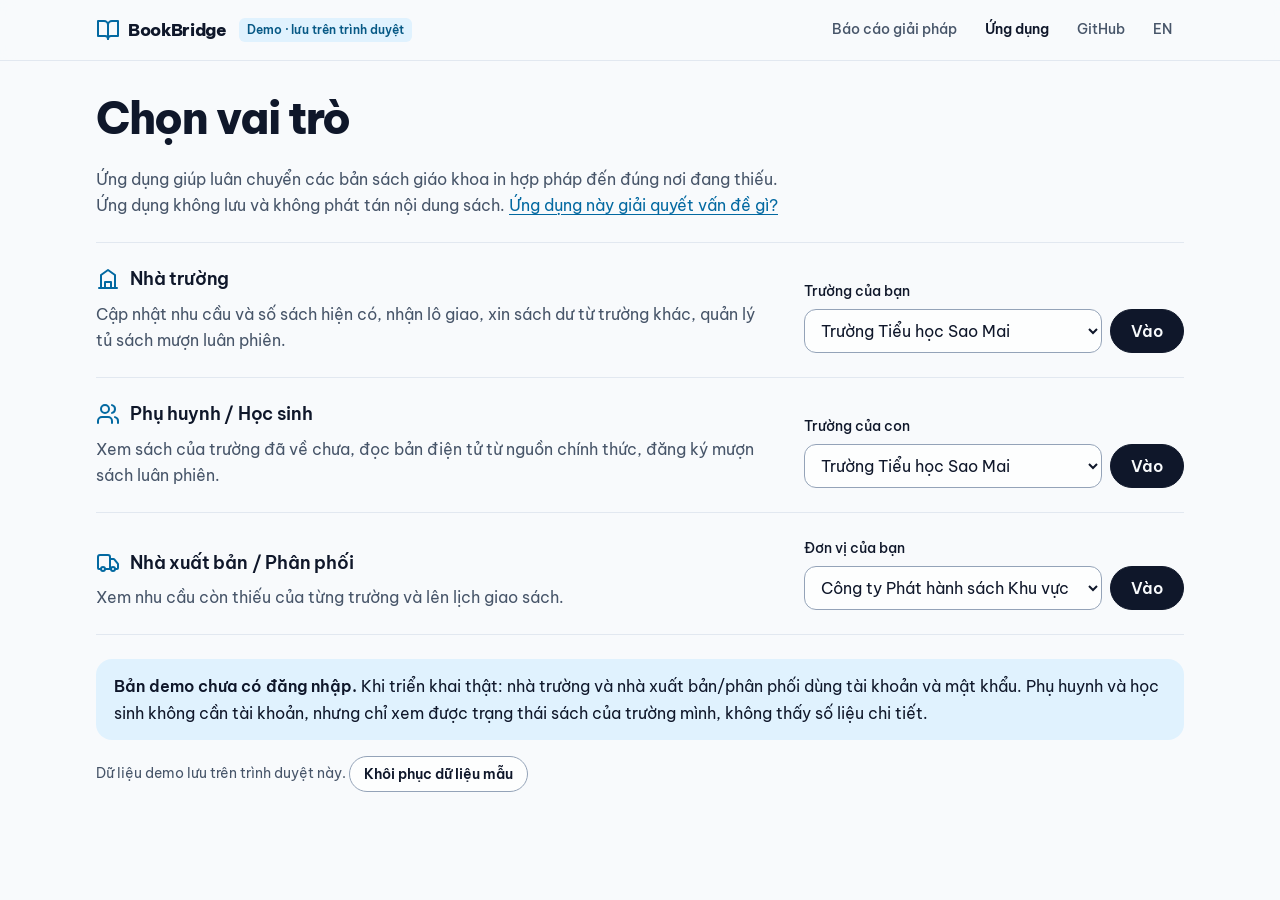
==== commit 517251d3: "[Feat][Book-bridge] add English alongside Vietnamese for the report and the app - Report: add index." ====
--- a/app.html
+++ b/app.html
@@ -12,30 +12,32 @@
   <link rel="stylesheet" href="styles.css">
 </head>
 <body>
-  <a class="skip-link" href="#main">Bỏ qua đến nội dung</a>
+  <a class="skip-link" href="#main" data-t>Bỏ qua đến nội dung</a>
   <header class="site-header">
     <div class="container">
       <a class="brand" href="#">
         <svg class="icon" viewBox="0 0 24 24" aria-hidden="true"><path d="M2 3h6a4 4 0 0 1 4 4v14a3 3 0 0 0-3-3H2z"/><path d="M22 3h-6a4 4 0 0 0-4 4v14a3 3 0 0 1 3-3h7z"/></svg>
         BookBridge
       </a>
-      <span id="mode" class="badge mode-badge">Đang tải…</span>
+      <span id="mode" class="badge mode-badge" data-t>Đang tải…</span>
       <nav class="nav" aria-label="Điều hướng chính">
-        <a href="index.html">Báo cáo giải pháp</a>
-        <a href="app.html" aria-current="page">Ứng dụng</a>
-        <a href="https://github.com/ngth1010v/Supplying-textbook-solution" target="_blank" rel="noopener">GitHub</a>
+        <a id="report-link" href="index.html" data-t>Báo cáo giải pháp</a>
+        <a href="app.html" aria-current="page" data-t>Ứng dụng</a>
+        <a href="https://github.com/ngth1010v/Book-bridge" target="_blank" rel="noopener">GitHub</a>
+        <a id="lang" href="app.html?lang=en" lang="en" aria-label="Switch to English">EN</a>
       </nav>
     </div>
   </header>
 
   <main id="main" class="app-main container" tabindex="-1">
-    <p class="visually-hidden">Đang tải dữ liệu…</p>
+    <p class="visually-hidden" data-t>Đang tải dữ liệu…</p>
     <div class="skeleton" aria-hidden="true"><i></i><i></i><i></i></div>
   </main>
 
   <div id="toast" class="toast" role="status" aria-live="polite"></div>
 
   <script src="logic.js"></script>
+  <script src="i18n.js"></script>
   <script src="app.js"></script>
 </body>
 </html>
--- a/styles.css
+++ b/styles.css
@@ -103,7 +103,7 @@
 .brand { display: flex; align-items: center; gap: 8px; font-weight: 800; font-size: 1.05rem; letter-spacing: -0.02em; color: var(--text); text-decoration: none; }
 .brand:hover { color: var(--text); }
 .brand .icon { color: var(--accent); width: 24px; height: 24px; }
-.nav { display: flex; gap: 4px; margin-left: auto; }
+.nav { display: flex; flex-wrap: wrap; justify-content: flex-end; gap: 4px; margin-left: auto; }
 .nav a { padding: 8px 12px; border-radius: 999px; text-decoration: none; color: var(--muted); font-weight: 500; font-size: 0.9rem; white-space: nowrap; transition: background-color 0.15s, color 0.15s; }
 .nav a:hover { color: var(--text); background: var(--surface-2); }
 .nav a[aria-current="page"] { color: var(--text); font-weight: 600; }
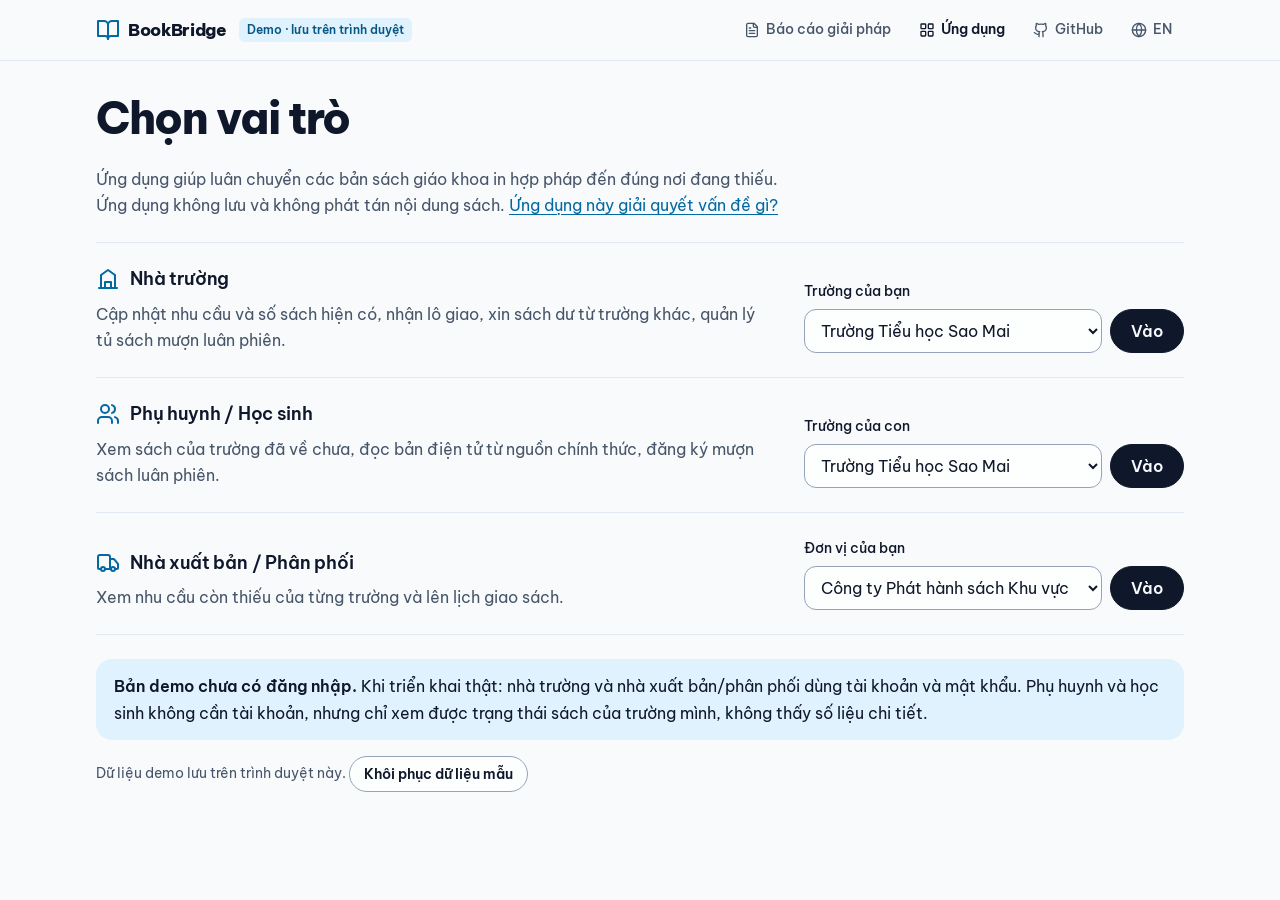
==== commit 3a541bda: "[Feat][Book-bridge] add icons to the header navigation, modernise README - Header navigation on the " ====
--- a/app.html
+++ b/app.html
@@ -21,10 +21,10 @@
       </a>
       <span id="mode" class="badge mode-badge" data-t>Đang tải…</span>
       <nav class="nav" aria-label="Điều hướng chính">
-        <a id="report-link" href="index.html" data-t>Báo cáo giải pháp</a>
-        <a href="app.html" aria-current="page" data-t>Ứng dụng</a>
-        <a href="https://github.com/ngth1010v/Book-bridge" target="_blank" rel="noopener">GitHub</a>
-        <a id="lang" href="app.html?lang=en" lang="en" aria-label="Switch to English">EN</a>
+        <a id="report-link" href="index.html"><svg class="icon" viewBox="0 0 24 24" aria-hidden="true"><path d="M15 2H6a2 2 0 0 0-2 2v16a2 2 0 0 0 2 2h12a2 2 0 0 0 2-2V7Z"/><path d="M14 2v4a2 2 0 0 0 2 2h4"/><path d="M10 9H8"/><path d="M16 13H8"/><path d="M16 17H8"/></svg><span data-t>Báo cáo giải pháp</span></a>
+        <a href="app.html" aria-current="page"><svg class="icon" viewBox="0 0 24 24" aria-hidden="true"><rect width="7" height="7" x="3" y="3" rx="1"/><rect width="7" height="7" x="14" y="3" rx="1"/><rect width="7" height="7" x="14" y="14" rx="1"/><rect width="7" height="7" x="3" y="14" rx="1"/></svg><span data-t>Ứng dụng</span></a>
+        <a href="https://github.com/ngth1010v/Book-bridge" target="_blank" rel="noopener" aria-label="GitHub"><svg class="icon" viewBox="0 0 24 24" aria-hidden="true"><path d="M15 22v-4a4.8 4.8 0 0 0-1-3.5c3 0 6-2 6-5.5.08-1.25-.27-2.48-1-3.5.28-1.15.28-2.35 0-3.5 0 0-1 0-3 1.5-2.64-.5-5.36-.5-8 0C6 2 5 2 5 2c-.3 1.15-.3 2.35 0 3.5A5.403 5.403 0 0 0 4 9c0 3.5 3 5.5 6 5.5-.39.49-.68 1.05-.85 1.65-.17.6-.22 1.23-.15 1.85v4"/><path d="M9 18c-4.51 2-5-2-7-2"/></svg><span class="wide-only">GitHub</span></a>
+        <a id="lang" href="app.html?lang=en" lang="en" aria-label="Switch to English"><svg class="icon" viewBox="0 0 24 24" aria-hidden="true"><circle cx="12" cy="12" r="10"/><path d="M12 2a14.5 14.5 0 0 0 0 20 14.5 14.5 0 0 0 0-20"/><path d="M2 12h20"/></svg><span id="lang-label">EN</span></a>
       </nav>
     </div>
   </header>
--- a/styles.css
+++ b/styles.css
@@ -104,7 +104,14 @@
 .brand:hover { color: var(--text); }
 .brand .icon { color: var(--accent); width: 24px; height: 24px; }
 .nav { display: flex; flex-wrap: wrap; justify-content: flex-end; gap: 4px; margin-left: auto; }
-.nav a { padding: 8px 12px; border-radius: 999px; text-decoration: none; color: var(--muted); font-weight: 500; font-size: 0.9rem; white-space: nowrap; transition: background-color 0.15s, color 0.15s; }
+.nav a { display: inline-flex; align-items: center; gap: 6px; padding: 8px 12px; border-radius: 999px; text-decoration: none; color: var(--muted); font-weight: 500; font-size: 0.9rem; white-space: nowrap; transition: background-color 0.15s, color 0.15s; }
+.nav .icon { width: 16px; height: 16px; }
+/* Phones: keep the four links on one row. The GitHub link shows its icon only (it has an aria-label). */
+@media (max-width: 520px) {
+  .nav { gap: 0; }
+  .nav a { padding: 8px 4px; gap: 4px; font-size: 0.8rem; }
+  .nav .wide-only { display: none; }
+}
 .nav a:hover { color: var(--text); background: var(--surface-2); }
 .nav a[aria-current="page"] { color: var(--text); font-weight: 600; }
 .site-footer { border-top: 1px solid var(--border); padding: 24px 0 48px; margin-top: 64px; }
